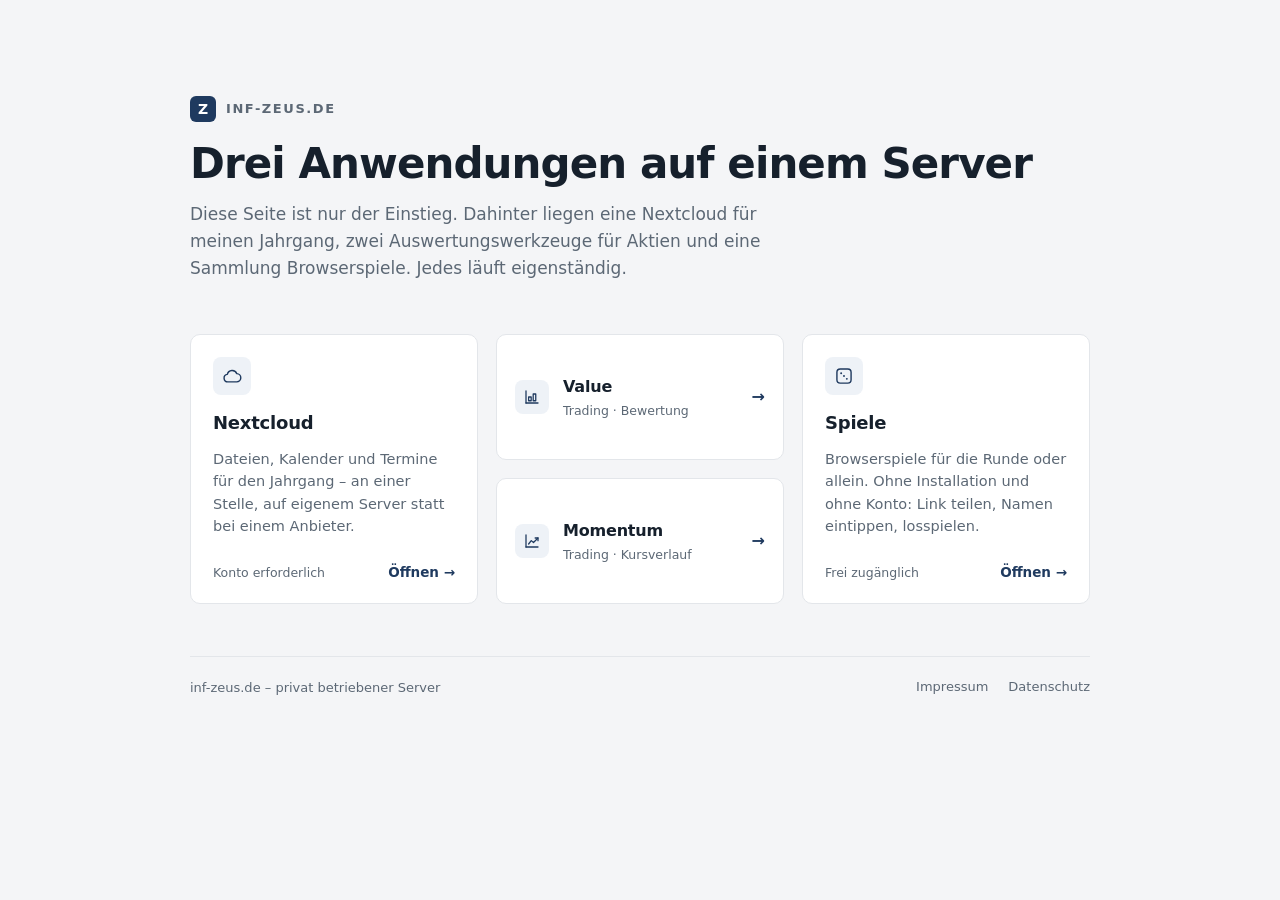
==== index.html @ c9bb28cb "Nachtrag aus frueheren Sitzungen: Revier und Wurm, neue Startseite, recht/ Das lag alles schon im Ar" ====
<!DOCTYPE html>
<html lang="de">
<head>
<meta charset="utf-8">
<meta name="viewport" content="width=device-width, initial-scale=1, viewport-fit=cover">
<title>inf-zeus.de</title>
<meta name="description" content="Startseite von inf-zeus.de: Nextcloud für den Jahrgang, zwei Auswertungswerkzeuge für Aktien und eine Sammlung Browserspiele.">
<meta name="theme-color" content="#f4f5f7">
<meta name="robots" content="index, follow">
<link rel="icon" href="data:image/svg+xml,<svg xmlns='http://www.w3.org/2000/svg' viewBox='0 0 32 32'><rect width='32' height='32' rx='7' fill='%231f3a5f'/><text x='16' y='22' font-family='system-ui,sans-serif' font-size='17' font-weight='700' fill='%23ffffff' text-anchor='middle'>Z</text></svg>">
<style>
/* Bewusst helles, ruhiges Layout: diese Seite ist die Visitenkarte vor den
   drei Anwendungen, nicht selbst eine Anwendung. Eine Akzentfarbe, Haarlinien
   statt Verlaeufe. Alles inline, damit die Startseite ohne einen einzigen
   weiteren Request steht. */
:root {
  --grund:   #f4f5f7;
  --flaeche: #ffffff;
  --linie:   #e3e6ea;
  --linie-stark: #c8d0da;
  --schrift: #16202c;
  --leise:   #5c6875;
  --akzent:  #1f3a5f;
  --akzent-hell: #eef2f7;
  --radius: 10px;
  --hoehe: 236px;   /* Hoehe einer vollen Kachel; die Trading-Spalte teilt sie */
  --spalt: 18px;    /* Abstand im Raster – die Trading-Spalte nutzt denselben */
}

* { box-sizing: border-box; margin: 0; padding: 0; }

html { -webkit-text-size-adjust: 100%; }

body {
  min-height: 100dvh;
  background: var(--grund);
  color: var(--schrift);
  font: 400 16px/1.6 system-ui, -apple-system, "Segoe UI", Roboto, "Helvetica Neue", sans-serif;
  -webkit-font-smoothing: antialiased;
  display: flex;
  flex-direction: column;
  align-items: center;
  padding: clamp(40px, 8vw, 96px) 20px calc(48px + env(safe-area-inset-bottom));
  gap: clamp(32px, 5vw, 52px);
}

/* --- Kopf ---------------------------------------------------------------- */

header { width: 100%; max-width: 900px; }

.marke {
  display: inline-flex;
  align-items: center;
  gap: 10px;
  font-size: 13px;
  font-weight: 600;
  letter-spacing: .12em;
  text-transform: uppercase;
  color: var(--leise);
  margin-bottom: 18px;
}

.marke .zeichen {
  width: 26px;
  height: 26px;
  border-radius: 6px;
  background: var(--akzent);
  color: #fff;
  display: grid;
  place-items: center;
  font-size: 14px;
  font-weight: 700;
  letter-spacing: 0;
}

h1 {
  font-size: clamp(30px, 6vw, 42px);
  line-height: 1.15;
  letter-spacing: -.022em;
  font-weight: 650;
  text-wrap: balance;
}

.sub {
  margin-top: 12px;
  max-width: 58ch;
  color: var(--leise);
  font-size: clamp(15px, 2.4vw, 17px);
  text-wrap: pretty;
}

/* --- Raster -------------------------------------------------------------- */

.raster {
  width: 100%;
  max-width: 900px;
  display: grid;
  grid-template-columns: 1fr;
  gap: 16px;
}

@media (min-width: 760px) {
  .raster { grid-template-columns: repeat(3, 1fr); gap: var(--spalt); }
  .kachel, .stapel { min-height: var(--hoehe); }
}

/* --- Kacheln ------------------------------------------------------------- */

.kachel {
  display: flex;
  flex-direction: column;
  gap: 10px;
  background: var(--flaeche);
  border: 1px solid var(--linie);
  border-radius: var(--radius);
  padding: 22px 22px 20px;
  text-decoration: none;
  color: inherit;
  transition: border-color .16s ease, box-shadow .16s ease;
}

.kachel:hover, .kachel:focus-visible {
  border-color: var(--linie-stark);
  box-shadow: 0 2px 12px rgba(22, 32, 44, .07);
}

.kachel:focus-visible {
  outline: 2px solid var(--akzent);
  outline-offset: 2px;
}

.symbol {
  width: 38px;
  height: 38px;
  border-radius: 8px;
  background: var(--akzent-hell);
  color: var(--akzent);
  display: grid;
  place-items: center;
  margin-bottom: 4px;
  flex: none;
}

.symbol svg { width: 20px; height: 20px; display: block; }

.kachel h2 {
  font-size: 18px;
  font-weight: 640;
  letter-spacing: -.012em;
}

.kachel p {
  color: var(--leise);
  font-size: 14.5px;
  line-height: 1.55;
  text-wrap: pretty;
}

/* Die Fusszeile jeder Kachel: links der Hinweis, rechts die Aktion. margin-top
   auto haelt sie unten, damit alle Kacheln an derselben Linie enden. */
.fuss {
  margin-top: auto;
  padding-top: 14px;
  display: flex;
  align-items: center;
  justify-content: space-between;
  gap: 12px;
  font-size: 13.5px;
  font-weight: 600;
  color: var(--akzent);
}

.hinweis {
  font-weight: 400;
  color: var(--leise);
  font-size: 12.5px;
}

.pfeil {
  display: inline-block;
  transition: transform .16s ease;
}

.kachel:hover .pfeil { transform: translateX(3px); }

/* --- Trading: zwei halbhohe Kacheln in einer Spalte ----------------------- */
/* Beide Dashboards stehen direkt hier. Bewusst nichts zum Aufklappen und keine
   Zwischenseite: ein Klick von der Startseite bis ins Dashboard.
   Die beiden teilen sich die Hoehe einer vollen Kachel (flex:1 auf gleicher
   Basis), deshalb schliesst die Spalte oben und unten buendig mit den
   Nachbarn ab. */

.stapel {
  display: flex;
  flex-direction: column;
  gap: var(--spalt);
}

@media (max-width: 759px) {
  .stapel { gap: 16px; }
}

.stapel > .kachel {
  flex-direction: row;
  align-items: center;
  gap: 14px;
  padding: 16px 18px;
}

/* Die Haelfte-der-Hoehe-Regel gilt nur im dreispaltigen Raster. Einspaltig hat
   .stapel keine vorgegebene Hoehe – flex-basis:0 haette dort nichts zu
   verteilen und die beiden Kacheln fielen auf die Hoehe des Symbols zusammen. */
@media (min-width: 760px) {
  .stapel > .kachel { flex: 1 1 0; min-height: 0; }
}

.stapel .symbol {
  width: 34px;
  height: 34px;
  margin-bottom: 0;
}

.stapel .symbol svg { width: 18px; height: 18px; }

/* min-width:0 laesst den Textblock schrumpfen, statt den Pfeil aus der Kachel
   zu schieben, wenn die Spalte schmal wird. */
.stapel .text { min-width: 0; }

.stapel h2 { font-size: 16px; }

.stapel p {
  font-size: 12.5px;
  line-height: 1.45;
  margin-top: 2px;
}

.stapel .pfeil {
  margin-left: auto;
  flex: none;
  color: var(--akzent);
  font-weight: 600;
}

/* --- Fuss ---------------------------------------------------------------- */

footer {
  width: 100%;
  max-width: 900px;
  border-top: 1px solid var(--linie);
  padding-top: 20px;
  display: flex;
  flex-wrap: wrap;
  align-items: center;
  justify-content: space-between;
  gap: 12px 24px;
  color: var(--leise);
  font-size: 13px;
}

footer nav { display: flex; gap: 20px; flex-wrap: wrap; }

footer a {
  color: var(--leise);
  text-decoration: none;
  border-bottom: 1px solid transparent;
  padding-bottom: 1px;
  transition: color .16s ease, border-color .16s ease;
}

footer a:hover, footer a:focus-visible {
  color: var(--schrift);
  border-color: var(--linie-stark);
  outline: none;
}

@media (prefers-reduced-motion: reduce) {
  * { transition: none !important; }
}
</style>
</head>
<body>

<header>
  <div class="marke"><span class="zeichen" aria-hidden="true">Z</span>inf-zeus.de</div>
  <h1>Drei Anwendungen auf einem Server</h1>
  <p class="sub">Diese Seite ist nur der Einstieg. Dahinter liegen eine Nextcloud für
    meinen Jahrgang, zwei Auswertungswerkzeuge für Aktien und eine Sammlung
    Browserspiele. Jedes läuft eigenständig.</p>
</header>

<main class="raster">

  <a class="kachel" href="/nextcloud/">
    <span class="symbol" aria-hidden="true">
      <svg viewBox="0 0 24 24" fill="none" stroke="currentColor" stroke-width="1.7"
           stroke-linecap="round" stroke-linejoin="round">
        <path d="M17.5 19H7a4.5 4.5 0 0 1-.6-8.96A6 6 0 0 1 17.8 9.2 4.4 4.4 0 0 1 17.5 19Z"/>
      </svg>
    </span>
    <h2>Nextcloud</h2>
    <p>Dateien, Kalender und Termine für den Jahrgang – an einer Stelle, auf
      eigenem Server statt bei einem Anbieter.</p>
    <span class="fuss">
      <span class="hinweis">Konto erforderlich</span>
      <span>Öffnen <span class="pfeil" aria-hidden="true">→</span></span>
    </span>
  </a>

  <div class="stapel">

    <a class="kachel" href="/tradebot_value/">
      <span class="symbol" aria-hidden="true">
        <svg viewBox="0 0 24 24" fill="none" stroke="currentColor" stroke-width="1.7"
             stroke-linecap="round" stroke-linejoin="round">
          <path d="M4 20V4"/><path d="M4 20h16"/>
          <rect x="7.5" y="12" width="3.4" height="5"/>
          <rect x="13.6" y="8" width="3.4" height="9"/>
        </svg>
      </span>
      <span class="text">
        <h2>Value</h2>
        <p>Trading · Bewertung</p>
      </span>
      <span class="pfeil" aria-hidden="true">→</span>
    </a>

    <a class="kachel" href="/tradingbot_momentum/">
      <span class="symbol" aria-hidden="true">
        <svg viewBox="0 0 24 24" fill="none" stroke="currentColor" stroke-width="1.7"
             stroke-linecap="round" stroke-linejoin="round">
          <path d="M4 20V4"/><path d="M4 20h16"/>
          <path d="M7.5 16l3.5-4.5 3 2.5L20 8"/>
          <path d="M16.2 8H20v3.6"/>
        </svg>
      </span>
      <span class="text">
        <h2>Momentum</h2>
        <p>Trading · Kursverlauf</p>
      </span>
      <span class="pfeil" aria-hidden="true">→</span>
    </a>

  </div>

  <a class="kachel" href="/spiele/">
    <span class="symbol" aria-hidden="true">
      <svg viewBox="0 0 24 24" fill="none" stroke="currentColor" stroke-width="1.7"
           stroke-linecap="round" stroke-linejoin="round">
        <rect x="3.5" y="3.5" width="17" height="17" rx="4"/>
        <circle cx="8.6" cy="8.6" r="1.15" fill="currentColor" stroke="none"/>
        <circle cx="12" cy="12" r="1.15" fill="currentColor" stroke="none"/>
        <circle cx="15.4" cy="15.4" r="1.15" fill="currentColor" stroke="none"/>
      </svg>
    </span>
    <h2>Spiele</h2>
    <p>Browserspiele für die Runde oder allein. Ohne Installation und ohne
      Konto: Link teilen, Namen eintippen, losspielen.</p>
    <span class="fuss">
      <span class="hinweis">Frei zugänglich</span>
      <span>Öffnen <span class="pfeil" aria-hidden="true">→</span></span>
    </span>
  </a>

</main>

<footer>
  <span>inf-zeus.de – privat betriebener Server</span>
  <nav>
    <a href="/recht/impressum/">Impressum</a>
    <a href="/recht/datenschutz/">Datenschutz</a>
  </nav>
</footer>

</body>
</html>
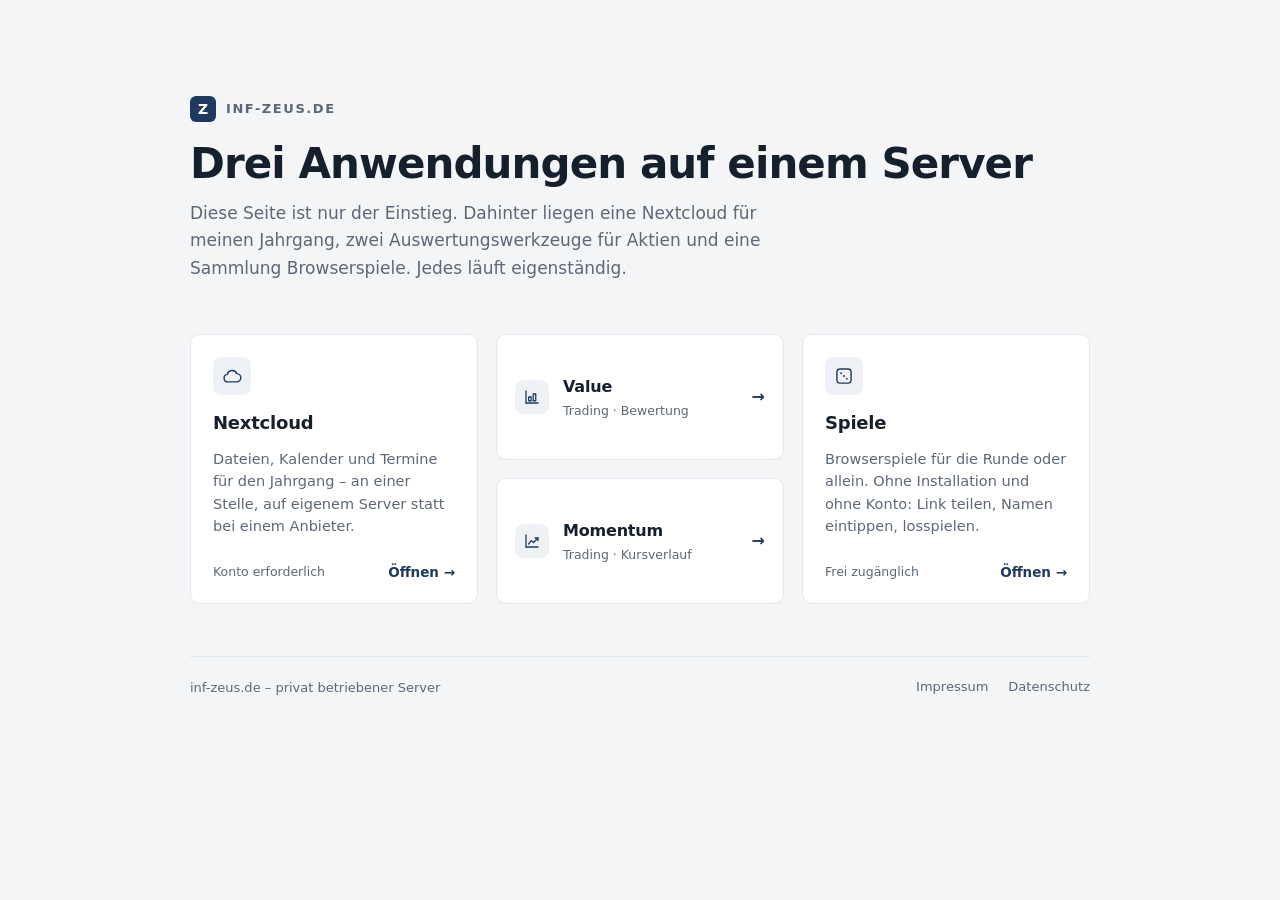
==== commit 4b7ce5a9: "Drei Sprachen: Geruest, Spieleuebersicht, Startseite Deutsch bleibt im HTML. Tuerkisch und Englisch " ====
--- a/index.html
+++ b/index.html
@@ -4,7 +4,7 @@
 <meta charset="utf-8">
 <meta name="viewport" content="width=device-width, initial-scale=1, viewport-fit=cover">
 <title>inf-zeus.de</title>
-<meta name="description" content="Startseite von inf-zeus.de: Nextcloud für den Jahrgang, zwei Auswertungswerkzeuge für Aktien und eine Sammlung Browserspiele.">
+<meta name="description" data-t-attr="content:start.beschreibung" content="Startseite von inf-zeus.de: Nextcloud für den Jahrgang, zwei Auswertungswerkzeuge für Aktien und eine Sammlung Browserspiele.">
 <meta name="theme-color" content="#f4f5f7">
 <meta name="robots" content="index, follow">
 <link rel="icon" href="data:image/svg+xml,<svg xmlns='http://www.w3.org/2000/svg' viewBox='0 0 32 32'><rect width='32' height='32' rx='7' fill='%231f3a5f'/><text x='16' y='22' font-family='system-ui,sans-serif' font-size='17' font-weight='700' fill='%23ffffff' text-anchor='middle'>Z</text></svg>">
@@ -48,6 +48,45 @@
 
 header { width: 100%; max-width: 900px; }
 
+/* Kopfzeile: Marke links, Sprachwahl rechts. Der Umschalter wird von
+   sprache.js gefuellt und bleibt ohne JavaScript leer - deshalb :empty. */
+.kopfzeile {
+  display: flex;
+  align-items: center;
+  justify-content: space-between;
+  gap: 12px;
+  flex-wrap: wrap;
+  margin-bottom: 18px;
+}
+.kopfzeile .marke { margin-bottom: 0; }
+
+.sprachwahl {
+  display: flex;
+  gap: 2px;
+  padding: 2px;
+  border: 1px solid var(--linie);
+  border-radius: 999px;
+  background: var(--flaeche);
+}
+.sprachwahl:empty { display: none; }
+
+.sprachknopf {
+  font: inherit;
+  font-size: 12px;
+  font-weight: 700;
+  letter-spacing: .08em;
+  padding: 5px 11px;
+  border: 0;
+  border-radius: 999px;
+  background: transparent;
+  color: var(--leise);
+  cursor: pointer;
+  transition: color .18s ease, background .18s ease;
+}
+.sprachknopf:hover { color: var(--schrift); }
+.sprachknopf.sel { background: var(--akzent-hell); color: var(--akzent); }
+.sprachknopf:focus-visible { outline: 2px solid var(--akzent); outline-offset: 2px; }
+
 .marke {
   display: inline-flex;
   align-items: center;
@@ -281,9 +320,13 @@
 <body>
 
 <header>
-  <div class="marke"><span class="zeichen" aria-hidden="true">Z</span>inf-zeus.de</div>
-  <h1>Drei Anwendungen auf einem Server</h1>
-  <p class="sub">Diese Seite ist nur der Einstieg. Dahinter liegen eine Nextcloud für
+  <div class="kopfzeile">
+    <div class="marke"><span class="zeichen" aria-hidden="true">Z</span>inf-zeus.de</div>
+    <!-- Wird von sprache.js gefuellt; ohne JavaScript bleibt er leer. -->
+    <div data-sprachwahl aria-label="Sprache"></div>
+  </div>
+  <h1 data-t="start.h1">Drei Anwendungen auf einem Server</h1>
+  <p class="sub" data-t-html="start.sub">Diese Seite ist nur der Einstieg. Dahinter liegen eine Nextcloud für
     meinen Jahrgang, zwei Auswertungswerkzeuge für Aktien und eine Sammlung
     Browserspiele. Jedes läuft eigenständig.</p>
 </header>
@@ -298,11 +341,11 @@
       </svg>
     </span>
     <h2>Nextcloud</h2>
-    <p>Dateien, Kalender und Termine für den Jahrgang – an einer Stelle, auf
+    <p data-t-html="start.cloud">Dateien, Kalender und Termine für den Jahrgang – an einer Stelle, auf
       eigenem Server statt bei einem Anbieter.</p>
     <span class="fuss">
-      <span class="hinweis">Konto erforderlich</span>
-      <span>Öffnen <span class="pfeil" aria-hidden="true">→</span></span>
+      <span class="hinweis" data-t="start.konto">Konto erforderlich</span>
+      <span data-t-html="start.oeffnen">Öffnen <span class="pfeil" aria-hidden="true">→</span></span>
     </span>
   </a>
 
@@ -319,7 +362,7 @@
       </span>
       <span class="text">
         <h2>Value</h2>
-        <p>Trading · Bewertung</p>
+        <p data-t="start.value">Trading · Bewertung</p>
       </span>
       <span class="pfeil" aria-hidden="true">→</span>
     </a>
@@ -335,7 +378,7 @@
       </span>
       <span class="text">
         <h2>Momentum</h2>
-        <p>Trading · Kursverlauf</p>
+        <p data-t="start.momentum">Trading · Kursverlauf</p>
       </span>
       <span class="pfeil" aria-hidden="true">→</span>
     </a>
@@ -352,24 +395,32 @@
         <circle cx="15.4" cy="15.4" r="1.15" fill="currentColor" stroke="none"/>
       </svg>
     </span>
-    <h2>Spiele</h2>
-    <p>Browserspiele für die Runde oder allein. Ohne Installation und ohne
+    <h2 data-t="start.spiele">Spiele</h2>
+    <p data-t-html="start.spieleText">Browserspiele für die Runde oder allein. Ohne Installation und ohne
       Konto: Link teilen, Namen eintippen, losspielen.</p>
     <span class="fuss">
-      <span class="hinweis">Frei zugänglich</span>
-      <span>Öffnen <span class="pfeil" aria-hidden="true">→</span></span>
+      <span class="hinweis" data-t="start.frei">Frei zugänglich</span>
+      <span data-t-html="start.oeffnen">Öffnen <span class="pfeil" aria-hidden="true">→</span></span>
     </span>
   </a>
 
 </main>
 
 <footer>
-  <span>inf-zeus.de – privat betriebener Server</span>
+  <span data-t="start.fuss">inf-zeus.de – privat betriebener Server</span>
   <nav>
-    <a href="/recht/impressum/">Impressum</a>
-    <a href="/recht/datenschutz/">Datenschutz</a>
+    <a href="/recht/impressum/" data-t="start.impressum">Impressum</a>
+    <a href="/recht/datenschutz/" data-t="start.datenschutz">Datenschutz</a>
   </nav>
 </footer>
 
+<!-- Sprachen. Deutsch steht im HTML darueber; dieses Modul legt Tuerkisch und
+     Englisch darauf. Ohne JavaScript bleibt alles deutsch und vollstaendig. -->
+<script type="module">
+  import { starteSprache } from "./sprache.js";
+  import { WOERTER } from "./texte.js";
+  starteSprache(WOERTER);
+</script>
+
 </body>
 </html>
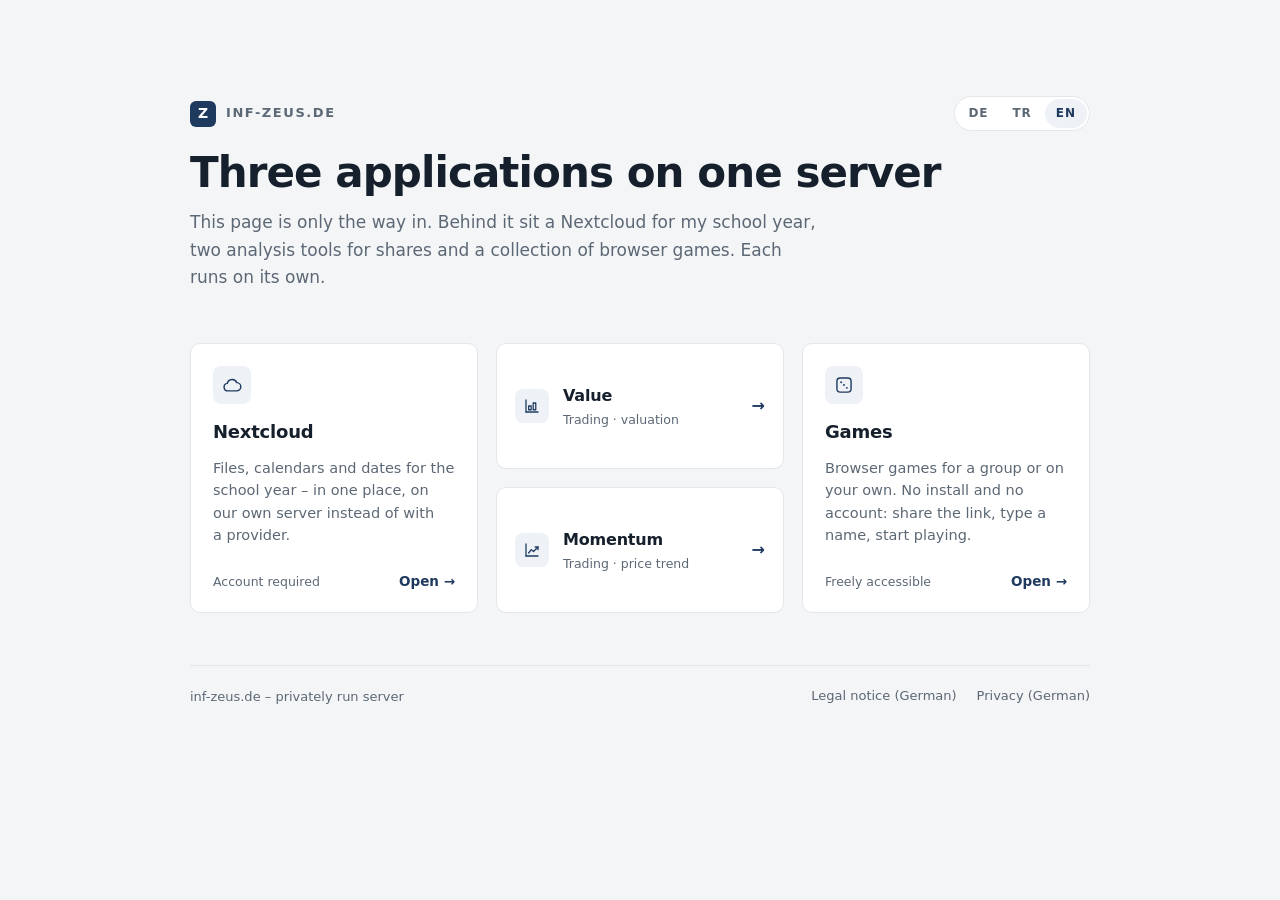
==== commit 56c98f42: "Startseite: stiller Lader-Link im Fuss, nur auf den eigenen Geraeten Dritter Link im Fuss, `hidden` " ====
--- a/index.html
+++ b/index.html
@@ -312,6 +312,23 @@
   outline: none;
 }
 
+/* Der Lader-Link im Fuss. Steht im HTML, ist aber `hidden`, bis das eigene
+   Geraet ihn einmal freigeschaltet hat (siehe Skript am Seitenende). Der
+   Punkt davor unterscheidet ihn von den beiden Rechtstexten: er fuehrt nicht
+   ins Angebot, sondern ins Werkzeug. */
+footer a.nurich { color: var(--akzent); opacity: .75; }
+footer a.nurich::before {
+  content: "";
+  display: inline-block;
+  width: 5px; height: 5px;
+  border-radius: 50%;
+  background: currentColor;
+  margin-right: 7px;
+  vertical-align: middle;
+}
+footer a.nurich:hover, footer a.nurich:focus-visible { opacity: 1; color: var(--akzent); }
+footer a.nurich[hidden] { display: none; }
+
 @media (prefers-reduced-motion: reduce) {
   * { transition: none !important; }
 }
@@ -411,8 +428,38 @@
   <nav>
     <a href="/recht/impressum/" data-t="start.impressum">Impressum</a>
     <a href="/recht/datenschutz/" data-t="start.datenschutz">Datenschutz</a>
+    <!-- Nur fuer den Betreiber. Kein data-t: diesen Text sieht genau eine
+         Person, und die liest Deutsch. Steht hinter den beiden Rechtstexten,
+         damit `footer nav a` weiterhin das Impressum meint - darauf prueft
+         werkzeug/pruefe-sprache.mjs. -->
+    <a id="laderLink" class="nurich" href="/downloader/" rel="nofollow"
+       title="yt-dlp hinter Passwort" hidden>Lader</a>
   </nav>
 </footer>
+
+<!-- Der Lader-Link, nur auf den eigenen Geraeten.
+     `inf-zeus.de/?lader` schaltet ihn auf diesem Geraet frei, `?lader=weg`
+     wieder ab; die Marke steht danach im localStorage dieses Browsers und
+     ueberlebt jeden Besuch. Fuer alle anderen bleibt der Link `hidden`.
+     Das ist Sichtbarkeit, kein Schloss - das Schloss ist das Passwort in
+     Apache vor /downloader/, und daran aendert diese Zeile nichts. -->
+<script>
+  (function () {
+    var MARKE = "lader";
+    try {
+      var frage = new URLSearchParams(location.search);
+      if (frage.has(MARKE)) {
+        if (frage.get(MARKE) === "weg") localStorage.removeItem(MARKE);
+        else localStorage.setItem(MARKE, "1");
+        history.replaceState(null, "", location.pathname);
+      }
+      if (localStorage.getItem(MARKE)) document.getElementById("laderLink").hidden = false;
+    } catch (e) {
+      /* Privates Fenster oder gesperrter Speicher: dann bleibt der Link weg.
+         Die Adresse /downloader/ tut es auch von Hand. */
+    }
+  })();
+</script>
 
 <!-- Sprachen. Deutsch steht im HTML darueber; dieses Modul legt Tuerkisch und
      Englisch darauf. Ohne JavaScript bleibt alles deutsch und vollstaendig. -->
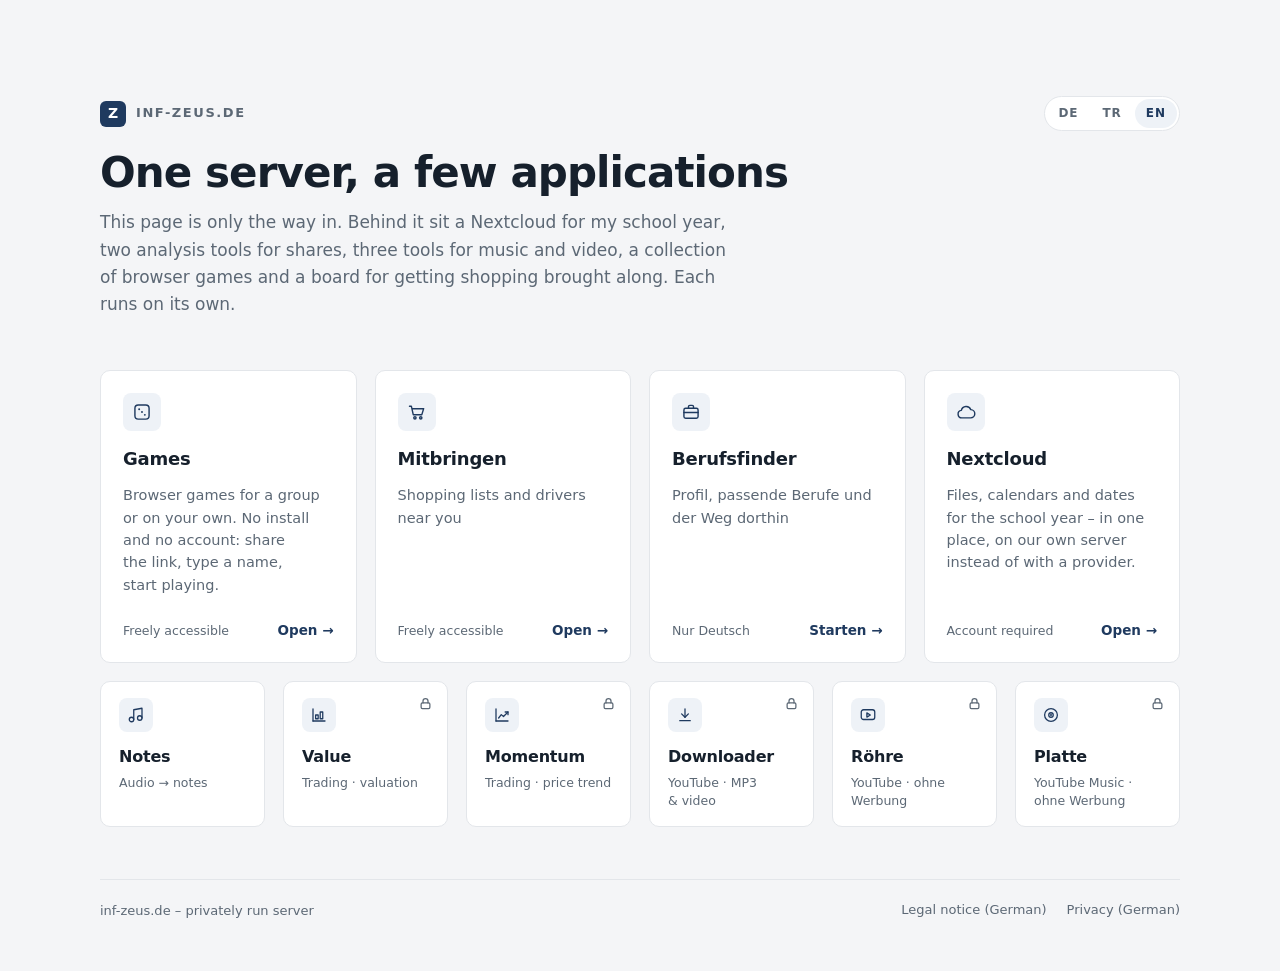
==== commit 4ddedf48: "Stand vom 03.11.2026: Roehre, Platte, Mitbringen, Waechter und Kacheln in Doku und Startseite; Eleme" ====
--- a/index.html
+++ b/index.html
@@ -4,7 +4,7 @@
 <meta charset="utf-8">
 <meta name="viewport" content="width=device-width, initial-scale=1, viewport-fit=cover">
 <title>inf-zeus.de</title>
-<meta name="description" data-t-attr="content:start.beschreibung" content="Startseite von inf-zeus.de: Nextcloud für den Jahrgang, zwei Auswertungswerkzeuge für Aktien und eine Sammlung Browserspiele.">
+<meta name="description" data-t-attr="content:start.beschreibung" content="Startseite von inf-zeus.de: Nextcloud für den Jahrgang, zwei Auswertungswerkzeuge für Aktien, Notenerkennung, ein Lader für Audio und Video und eine Sammlung Browserspiele.">
 <meta name="theme-color" content="#f4f5f7">
 <meta name="robots" content="index, follow">
 <link rel="icon" href="data:image/svg+xml,<svg xmlns='http://www.w3.org/2000/svg' viewBox='0 0 32 32'><rect width='32' height='32' rx='7' fill='%231f3a5f'/><text x='16' y='22' font-family='system-ui,sans-serif' font-size='17' font-weight='700' fill='%23ffffff' text-anchor='middle'>Z</text></svg>">
@@ -23,8 +23,9 @@
   --akzent:  #1f3a5f;
   --akzent-hell: #eef2f7;
   --radius: 10px;
-  --hoehe: 236px;   /* Hoehe einer vollen Kachel; die Trading-Spalte teilt sie */
-  --spalt: 18px;    /* Abstand im Raster – die Trading-Spalte nutzt denselben */
+  --hoehe: 236px;   /* Hoehe einer vollen Kachel; die Stapel teilen sie */
+  --spalt: 18px;    /* Abstand im Raster – die Stapel nutzen denselben */
+  --breit: 1080px;  /* Kopf, Raster und Fuss enden an derselben Kante */
 }
 
 * { box-sizing: border-box; margin: 0; padding: 0; }
@@ -46,7 +47,7 @@
 
 /* --- Kopf ---------------------------------------------------------------- */
 
-header { width: 100%; max-width: 900px; }
+header { width: 100%; max-width: var(--breit); }
 
 /* Kopfzeile: Marke links, Sprachwahl rechts. Der Umschalter wird von
    sprache.js gefuellt und bleibt ohne JavaScript leer - deshalb :empty. */
@@ -129,18 +130,24 @@
 }
 
 /* --- Raster -------------------------------------------------------------- */
+/* Oben vier volle Kacheln, darunter die Werkzeuge als Reihe kleiner Kacheln.
+   Breit vier nebeneinander, mittelbreit 2x2, schmal alles untereinander. */
 
 .raster {
   width: 100%;
-  max-width: 900px;
+  max-width: var(--breit);
   display: grid;
   grid-template-columns: 1fr;
   gap: 16px;
 }
 
-@media (min-width: 760px) {
-  .raster { grid-template-columns: repeat(3, 1fr); gap: var(--spalt); }
-  .kachel, .stapel { min-height: var(--hoehe); }
+@media (min-width: 640px) {
+  .raster { grid-template-columns: repeat(2, 1fr); gap: var(--spalt); }
+  .kachel { min-height: var(--hoehe); }
+}
+
+@media (min-width: 1000px) {
+  .raster { grid-template-columns: repeat(4, 1fr); }
 }
 
 /* --- Kacheln ------------------------------------------------------------- */
@@ -209,6 +216,8 @@
   color: var(--akzent);
 }
 
+.fuss > :last-child { white-space: nowrap; }
+
 .hinweis {
   font-weight: 400;
   color: var(--leise);
@@ -222,69 +231,69 @@
 
 .kachel:hover .pfeil { transform: translateX(3px); }
 
-/* --- Trading: zwei halbhohe Kacheln in einer Spalte ----------------------- */
-/* Beide Dashboards stehen direkt hier. Bewusst nichts zum Aufklappen und keine
-   Zwischenseite: ein Klick von der Startseite bis ins Dashboard.
-   Die beiden teilen sich die Hoehe einer vollen Kachel (flex:1 auf gleicher
-   Basis), deshalb schliesst die Spalte oben und unten buendig mit den
-   Nachbarn ab. */
-
-.stapel {
-  display: flex;
-  flex-direction: column;
-  gap: var(--spalt);
-}
-
-@media (max-width: 759px) {
-  .stapel { gap: 16px; }
-}
-
-.stapel > .kachel {
-  flex-direction: row;
-  align-items: center;
-  gap: 14px;
+/* --- Werkzeuge: kleine Kacheln ueber die ganze Breite ---------------------- */
+/* Flex mit Wachsen statt Raster: breit stehen alle fuenf in einer Reihe, und
+   bricht es um, fuellt die letzte Reihe die Breite, statt halb leer zu
+   bleiben. Bewusst nichts zum Aufklappen: ein Klick bis ins Werkzeug. */
+
+.werkzeuge {
+  grid-column: 1 / -1;
+  display: flex;
+  flex-wrap: wrap;
+  gap: 16px;
+}
+
+.werkzeuge > .kachel { flex: 1 1 150px; }
+
+/* Handy 2 + 2 + 1, mittelbreit 3 + 2, breit alle fuenf in einer Reihe. */
+@media (min-width: 640px) {
+  .werkzeuge { gap: var(--spalt); }
+  .werkzeuge > .kachel { flex-basis: 30%; }
+}
+
+@media (min-width: 1000px) {
+  .werkzeuge > .kachel { flex-basis: 0; }
+}
+
+.kachel { position: relative; }
+
+.kachel.klein {
+  min-height: 0;
+  gap: 4px;
   padding: 16px 18px;
 }
 
-/* Die Haelfte-der-Hoehe-Regel gilt nur im dreispaltigen Raster. Einspaltig hat
-   .stapel keine vorgegebene Hoehe – flex-basis:0 haette dort nichts zu
-   verteilen und die beiden Kacheln fielen auf die Hoehe des Symbols zusammen. */
-@media (min-width: 760px) {
-  .stapel > .kachel { flex: 1 1 0; min-height: 0; }
-}
-
-.stapel .symbol {
+.klein .symbol {
   width: 34px;
   height: 34px;
-  margin-bottom: 0;
-}
-
-.stapel .symbol svg { width: 18px; height: 18px; }
-
-/* min-width:0 laesst den Textblock schrumpfen, statt den Pfeil aus der Kachel
-   zu schieben, wenn die Spalte schmal wird. */
-.stapel .text { min-width: 0; }
-
-.stapel h2 { font-size: 16px; }
-
-.stapel p {
+  margin-bottom: 8px;
+}
+
+.klein .symbol svg { width: 18px; height: 18px; }
+
+.klein h2 { font-size: 16px; }
+
+.klein p {
   font-size: 12.5px;
   line-height: 1.45;
-  margin-top: 2px;
-}
-
-.stapel .pfeil {
-  margin-left: auto;
-  flex: none;
-  color: var(--akzent);
-  font-weight: 600;
+}
+
+/* Das Schloss oben rechts an allem, was nach /anmelden/ fragt. Nextcloud
+   bekommt keins - dort gibt es eigene, offene Konten. */
+.schloss {
+  position: absolute;
+  top: 14px;
+  right: 14px;
+  width: 15px;
+  height: 15px;
+  color: var(--leise);
 }
 
 /* --- Fuss ---------------------------------------------------------------- */
 
 footer {
   width: 100%;
-  max-width: 900px;
+  max-width: var(--breit);
   border-top: 1px solid var(--linie);
   padding-top: 20px;
   display: flex;
@@ -311,23 +320,6 @@
   border-color: var(--linie-stark);
   outline: none;
 }
-
-/* Der Lader-Link im Fuss. Steht im HTML, ist aber `hidden`, bis das eigene
-   Geraet ihn einmal freigeschaltet hat (siehe Skript am Seitenende). Der
-   Punkt davor unterscheidet ihn von den beiden Rechtstexten: er fuehrt nicht
-   ins Angebot, sondern ins Werkzeug. */
-footer a.nurich { color: var(--akzent); opacity: .75; }
-footer a.nurich::before {
-  content: "";
-  display: inline-block;
-  width: 5px; height: 5px;
-  border-radius: 50%;
-  background: currentColor;
-  margin-right: 7px;
-  vertical-align: middle;
-}
-footer a.nurich:hover, footer a.nurich:focus-visible { opacity: 1; color: var(--akzent); }
-footer a.nurich[hidden] { display: none; }
 
 @media (prefers-reduced-motion: reduce) {
   * { transition: none !important; }
@@ -342,14 +334,73 @@
     <!-- Wird von sprache.js gefuellt; ohne JavaScript bleibt er leer. -->
     <div data-sprachwahl aria-label="Sprache"></div>
   </div>
-  <h1 data-t="start.h1">Drei Anwendungen auf einem Server</h1>
+  <h1 data-t="start.h1">Ein Server, ein paar Anwendungen</h1>
   <p class="sub" data-t-html="start.sub">Diese Seite ist nur der Einstieg. Dahinter liegen eine Nextcloud für
-    meinen Jahrgang, zwei Auswertungswerkzeuge für Aktien und eine Sammlung
-    Browserspiele. Jedes läuft eigenständig.</p>
+    meinen Jahrgang, zwei Auswertungswerkzeuge für Aktien, drei Werkzeuge für
+    Musik und Videos, eine Sammlung Browserspiele und ein Brett, auf dem man sich
+    Einkäufe mitbringen lässt. Jedes läuft eigenständig.</p>
 </header>
 
 <main class="raster">
 
+  <a class="kachel" href="/spiele/">
+    <span class="symbol" aria-hidden="true">
+      <svg viewBox="0 0 24 24" fill="none" stroke="currentColor" stroke-width="1.7"
+           stroke-linecap="round" stroke-linejoin="round">
+        <rect x="3.5" y="3.5" width="17" height="17" rx="4"/>
+        <circle cx="8.6" cy="8.6" r="1.15" fill="currentColor" stroke="none"/>
+        <circle cx="12" cy="12" r="1.15" fill="currentColor" stroke="none"/>
+        <circle cx="15.4" cy="15.4" r="1.15" fill="currentColor" stroke="none"/>
+      </svg>
+    </span>
+    <h2 data-t="start.spiele">Spiele</h2>
+    <p data-t-html="start.spieleText">Browserspiele für die Runde oder allein. Ohne Installation und ohne
+      Konto: Link teilen, Namen eintippen, losspielen.</p>
+    <span class="fuss">
+      <span class="hinweis" data-t="start.frei">Frei zugänglich</span>
+      <span data-t-html="start.oeffnen">Öffnen <span class="pfeil" aria-hidden="true">→</span></span>
+    </span>
+  </a>
+
+  <!-- Mitbringen (seit 21.10.2026). doku/mitbringen.md -->
+  <a class="kachel" href="/mitbringen/">
+    <span class="symbol" aria-hidden="true">
+      <svg viewBox="0 0 24 24" fill="none" stroke="currentColor" stroke-width="1.7"
+           stroke-linecap="round" stroke-linejoin="round">
+        <path d="M3 5h2.2l2.3 10.2h10.3L20 8H6.4"/>
+        <circle cx="9.5" cy="19" r="1.4"/><circle cx="16.5" cy="19" r="1.4"/>
+      </svg>
+    </span>
+    <h2 data-t="start.mitbringen">Mitbringen</h2>
+    <p data-t="start.mitbringenText">Einkaufslisten und Fahrer in deiner Nähe</p>
+    <span class="fuss">
+      <span class="hinweis" data-t="start.frei">Frei zugänglich</span>
+      <span data-t-html="start.oeffnen">Öffnen <span class="pfeil" aria-hidden="true">→</span></span>
+    </span>
+  </a>
+
+  <!-- Berufsfinder (seit 20.10.2026). Nur Deutsch, deshalb ohne data-t: die
+       Kachel bleibt auch auf der tuerkischen und englischen Startseite deutsch,
+       wie die Seite dahinter. -->
+  <a class="kachel" href="/berufsfinder/">
+    <span class="symbol" aria-hidden="true">
+      <svg viewBox="0 0 24 24" fill="none" stroke="currentColor" stroke-width="1.7"
+           stroke-linecap="round" stroke-linejoin="round">
+        <rect x="3.5" y="7.5" width="17" height="12" rx="2"/>
+        <path d="M9 7.5V5.5a1.5 1.5 0 0 1 1.5-1.5h3A1.5 1.5 0 0 1 15 5.5v2"/>
+        <path d="M3.5 12.5h17"/>
+      </svg>
+    </span>
+    <h2>Berufsfinder</h2>
+    <p>Profil, passende Berufe und der Weg dorthin</p>
+    <span class="fuss">
+      <span class="hinweis">Nur Deutsch</span>
+      <span>Starten <span class="pfeil" aria-hidden="true">→</span></span>
+    </span>
+  </a>
+
+  <!-- Nextcloud ohne Schloss: sie hat eigene Konten, und neue kommen dazu -
+       das ist nicht die eine Anmeldung der Werkzeuge darunter. -->
   <a class="kachel" href="/nextcloud/">
     <span class="symbol" aria-hidden="true">
       <svg viewBox="0 0 24 24" fill="none" stroke="currentColor" stroke-width="1.7"
@@ -366,60 +417,113 @@
     </span>
   </a>
 
-  <div class="stapel">
-
-    <a class="kachel" href="/tradebot_value/">
-      <span class="symbol" aria-hidden="true">
-        <svg viewBox="0 0 24 24" fill="none" stroke="currentColor" stroke-width="1.7"
-             stroke-linecap="round" stroke-linejoin="round">
-          <path d="M4 20V4"/><path d="M4 20h16"/>
-          <rect x="7.5" y="12" width="3.4" height="5"/>
-          <rect x="13.6" y="8" width="3.4" height="9"/>
-        </svg>
-      </span>
-      <span class="text">
-        <h2>Value</h2>
-        <p data-t="start.value">Trading · Bewertung</p>
-      </span>
-      <span class="pfeil" aria-hidden="true">→</span>
-    </a>
-
-    <a class="kachel" href="/tradingbot_momentum/">
-      <span class="symbol" aria-hidden="true">
-        <svg viewBox="0 0 24 24" fill="none" stroke="currentColor" stroke-width="1.7"
-             stroke-linecap="round" stroke-linejoin="round">
-          <path d="M4 20V4"/><path d="M4 20h16"/>
-          <path d="M7.5 16l3.5-4.5 3 2.5L20 8"/>
-          <path d="M16.2 8H20v3.6"/>
-        </svg>
-      </span>
-      <span class="text">
-        <h2>Momentum</h2>
-        <p data-t="start.momentum">Trading · Kursverlauf</p>
-      </span>
-      <span class="pfeil" aria-hidden="true">→</span>
-    </a>
+  <!-- Die Werkzeuge: eine Reihe kleiner Kacheln. Das Schloss oben rechts heisst
+       "dahinter fragt /anmelden/" (doku/betrieb.md, "Anmeldung") - die
+       gesperrten stehen deshalb zusammen am Ende. -->
+  <div class="werkzeuge">
+
+  <a class="kachel klein" href="/noten/">
+    <span class="symbol" aria-hidden="true">
+      <svg viewBox="0 0 24 24" fill="none" stroke="currentColor" stroke-width="1.7"
+           stroke-linecap="round" stroke-linejoin="round">
+        <path d="M9 18V5l11-2v13"/><circle cx="6" cy="18" r="3"/><circle cx="17" cy="16" r="3"/>
+      </svg>
+    </span>
+    <h2 data-t="start.noten">Noten</h2>
+    <p data-t="start.notenText">Audio → Noten</p>
+  </a>
+
+  <a class="kachel klein" href="/tradebot_value/">
+    <span class="symbol" aria-hidden="true">
+      <svg viewBox="0 0 24 24" fill="none" stroke="currentColor" stroke-width="1.7"
+           stroke-linecap="round" stroke-linejoin="round">
+        <path d="M4 20V4"/><path d="M4 20h16"/>
+        <rect x="7.5" y="12" width="3.4" height="5"/>
+        <rect x="13.6" y="8" width="3.4" height="9"/>
+      </svg>
+    </span>
+    <svg class="schloss" viewBox="0 0 24 24" fill="none" stroke="currentColor" stroke-width="2"
+         stroke-linecap="round" stroke-linejoin="round" role="img"
+         data-t-attr="aria-label:start.passwort" aria-label="Mit Passwort"><title data-t="start.passwort">Mit Passwort</title>
+      <rect x="5" y="11" width="14" height="9" rx="2"/><path d="M8 11V8a4 4 0 0 1 8 0v3"/>
+    </svg>
+    <h2>Value</h2>
+    <p data-t="start.value">Trading · Bewertung</p>
+  </a>
+
+  <a class="kachel klein" href="/tradingbot_momentum/">
+    <span class="symbol" aria-hidden="true">
+      <svg viewBox="0 0 24 24" fill="none" stroke="currentColor" stroke-width="1.7"
+           stroke-linecap="round" stroke-linejoin="round">
+        <path d="M4 20V4"/><path d="M4 20h16"/>
+        <path d="M7.5 16l3.5-4.5 3 2.5L20 8"/>
+        <path d="M16.2 8H20v3.6"/>
+      </svg>
+    </span>
+    <svg class="schloss" viewBox="0 0 24 24" fill="none" stroke="currentColor" stroke-width="2"
+         stroke-linecap="round" stroke-linejoin="round" role="img"
+         data-t-attr="aria-label:start.passwort" aria-label="Mit Passwort"><title data-t="start.passwort">Mit Passwort</title>
+      <rect x="5" y="11" width="14" height="9" rx="2"/><path d="M8 11V8a4 4 0 0 1 8 0v3"/>
+    </svg>
+    <h2>Momentum</h2>
+    <p data-t="start.momentum">Trading · Kursverlauf</p>
+  </a>
+
+  <!-- rel=nofollow beim Lader, der Roehre und der Platte: fuer Suchmaschinen liegt
+       dahinter nur die Anmeldung. -->
+  <a class="kachel klein" href="/downloader/" rel="nofollow">
+    <span class="symbol" aria-hidden="true">
+      <svg viewBox="0 0 24 24" fill="none" stroke="currentColor" stroke-width="1.7"
+           stroke-linecap="round" stroke-linejoin="round">
+        <path d="M12 4v11"/><path d="M7.5 10.5 12 15l4.5-4.5"/><path d="M5 19.5h14"/>
+      </svg>
+    </span>
+    <svg class="schloss" viewBox="0 0 24 24" fill="none" stroke="currentColor" stroke-width="2"
+         stroke-linecap="round" stroke-linejoin="round" role="img"
+         data-t-attr="aria-label:start.passwort" aria-label="Mit Passwort"><title data-t="start.passwort">Mit Passwort</title>
+      <rect x="5" y="11" width="14" height="9" rx="2"/><path d="M8 11V8a4 4 0 0 1 8 0v3"/>
+    </svg>
+    <h2 data-t="start.lader">Lader</h2>
+    <p data-t="start.laderText">YouTube · MP3 &amp; Video</p>
+  </a>
+
+  <!-- Roehre (seit 21.10.2026 auf der Startseite). Nur Deutsch wie der
+       Berufsfinder, deshalb ohne data-t. doku/roehre.md -->
+  <a class="kachel klein" href="/roehre/" rel="nofollow">
+    <span class="symbol" aria-hidden="true">
+      <svg viewBox="0 0 24 24" fill="none" stroke="currentColor" stroke-width="1.7"
+           stroke-linecap="round" stroke-linejoin="round">
+        <rect x="3" y="5" width="18" height="13" rx="3"/><path d="M10.5 9.2v5.6l4.6-2.8z"/>
+      </svg>
+    </span>
+    <svg class="schloss" viewBox="0 0 24 24" fill="none" stroke="currentColor" stroke-width="2"
+         stroke-linecap="round" stroke-linejoin="round" role="img"
+         data-t-attr="aria-label:start.passwort" aria-label="Mit Passwort"><title data-t="start.passwort">Mit Passwort</title>
+      <rect x="5" y="11" width="14" height="9" rx="2"/><path d="M8 11V8a4 4 0 0 1 8 0v3"/>
+    </svg>
+    <h2>Röhre</h2>
+    <p>YouTube · ohne Werbung</p>
+  </a>
+
+  <!-- Platte (seit 23.10.2026). Nur Deutsch wie die Roehre, deshalb ohne
+       data-t. doku/platte.md -->
+  <a class="kachel klein" href="/platte/" rel="nofollow">
+    <span class="symbol" aria-hidden="true">
+      <svg viewBox="0 0 24 24" fill="none" stroke="currentColor" stroke-width="1.7"
+           stroke-linecap="round" stroke-linejoin="round">
+        <circle cx="12" cy="12" r="8.5"/><circle cx="12" cy="12" r="3"/><circle cx="12" cy="12" r=".6"/>
+      </svg>
+    </span>
+    <svg class="schloss" viewBox="0 0 24 24" fill="none" stroke="currentColor" stroke-width="2"
+         stroke-linecap="round" stroke-linejoin="round" role="img"
+         data-t-attr="aria-label:start.passwort" aria-label="Mit Passwort"><title data-t="start.passwort">Mit Passwort</title>
+      <rect x="5" y="11" width="14" height="9" rx="2"/><path d="M8 11V8a4 4 0 0 1 8 0v3"/>
+    </svg>
+    <h2>Platte</h2>
+    <p>YouTube Music · ohne Werbung</p>
+  </a>
 
   </div>
-
-  <a class="kachel" href="/spiele/">
-    <span class="symbol" aria-hidden="true">
-      <svg viewBox="0 0 24 24" fill="none" stroke="currentColor" stroke-width="1.7"
-           stroke-linecap="round" stroke-linejoin="round">
-        <rect x="3.5" y="3.5" width="17" height="17" rx="4"/>
-        <circle cx="8.6" cy="8.6" r="1.15" fill="currentColor" stroke="none"/>
-        <circle cx="12" cy="12" r="1.15" fill="currentColor" stroke="none"/>
-        <circle cx="15.4" cy="15.4" r="1.15" fill="currentColor" stroke="none"/>
-      </svg>
-    </span>
-    <h2 data-t="start.spiele">Spiele</h2>
-    <p data-t-html="start.spieleText">Browserspiele für die Runde oder allein. Ohne Installation und ohne
-      Konto: Link teilen, Namen eintippen, losspielen.</p>
-    <span class="fuss">
-      <span class="hinweis" data-t="start.frei">Frei zugänglich</span>
-      <span data-t-html="start.oeffnen">Öffnen <span class="pfeil" aria-hidden="true">→</span></span>
-    </span>
-  </a>
 
 </main>
 
@@ -428,38 +532,8 @@
   <nav>
     <a href="/recht/impressum/" data-t="start.impressum">Impressum</a>
     <a href="/recht/datenschutz/" data-t="start.datenschutz">Datenschutz</a>
-    <!-- Nur fuer den Betreiber. Kein data-t: diesen Text sieht genau eine
-         Person, und die liest Deutsch. Steht hinter den beiden Rechtstexten,
-         damit `footer nav a` weiterhin das Impressum meint - darauf prueft
-         werkzeug/pruefe-sprache.mjs. -->
-    <a id="laderLink" class="nurich" href="/downloader/" rel="nofollow"
-       title="yt-dlp hinter Passwort" hidden>Lader</a>
   </nav>
 </footer>
-
-<!-- Der Lader-Link, nur auf den eigenen Geraeten.
-     `inf-zeus.de/?lader` schaltet ihn auf diesem Geraet frei, `?lader=weg`
-     wieder ab; die Marke steht danach im localStorage dieses Browsers und
-     ueberlebt jeden Besuch. Fuer alle anderen bleibt der Link `hidden`.
-     Das ist Sichtbarkeit, kein Schloss - das Schloss ist das Passwort in
-     Apache vor /downloader/, und daran aendert diese Zeile nichts. -->
-<script>
-  (function () {
-    var MARKE = "lader";
-    try {
-      var frage = new URLSearchParams(location.search);
-      if (frage.has(MARKE)) {
-        if (frage.get(MARKE) === "weg") localStorage.removeItem(MARKE);
-        else localStorage.setItem(MARKE, "1");
-        history.replaceState(null, "", location.pathname);
-      }
-      if (localStorage.getItem(MARKE)) document.getElementById("laderLink").hidden = false;
-    } catch (e) {
-      /* Privates Fenster oder gesperrter Speicher: dann bleibt der Link weg.
-         Die Adresse /downloader/ tut es auch von Hand. */
-    }
-  })();
-</script>
 
 <!-- Sprachen. Deutsch steht im HTML darueber; dieses Modul legt Tuerkisch und
      Englisch darauf. Ohne JavaScript bleibt alles deutsch und vollstaendig. -->
